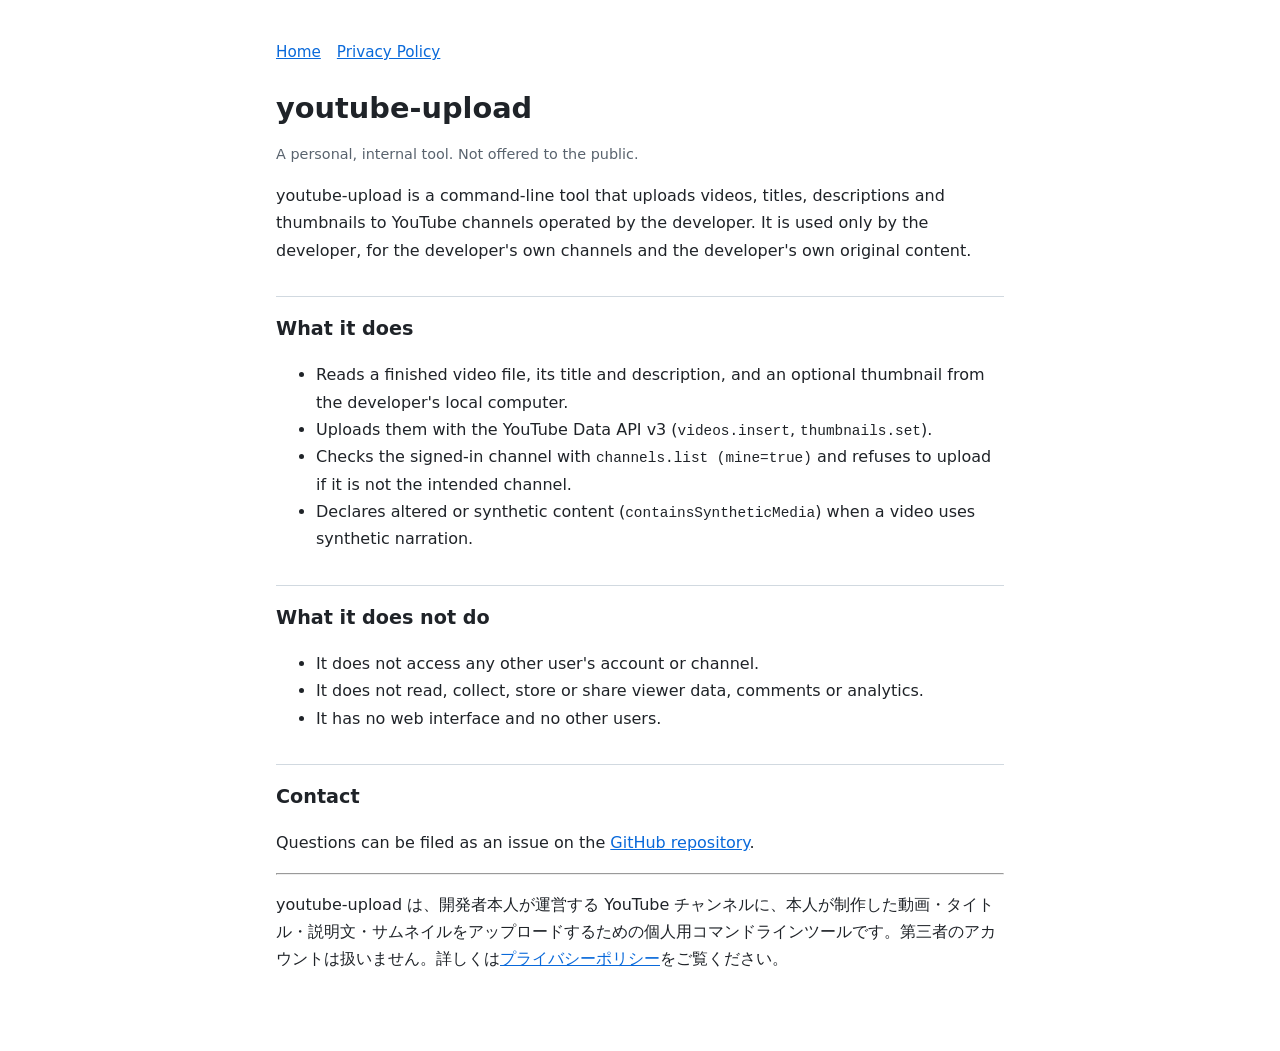
==== index.html @ de3558c6 "Add home page and privacy policy for youtube-upload Co-Authored-By: Claude Opus 5.5 (1M context) <no" ====
<!doctype html>
<html lang="en">
<head>
<meta charset="utf-8">
<meta name="viewport" content="width=device-width, initial-scale=1">
<title>youtube-upload</title>
<meta name="description" content="A personal command-line tool that uploads the owner's own videos to the owner's own YouTube channels.">
<link rel="stylesheet" href="style.css">
</head>
<body>
<main>
<nav><a href="./">Home</a><a href="privacy.html">Privacy Policy</a></nav>
<h1>youtube-upload</h1>
<p class="meta">A personal, internal tool. Not offered to the public.</p>

<p>youtube-upload is a command-line tool that uploads videos, titles, descriptions and thumbnails to YouTube channels operated by the developer. It is used only by the developer, for the developer's own channels and the developer's own original content.</p>

<h2>What it does</h2>
<ul>
<li>Reads a finished video file, its title and description, and an optional thumbnail from the developer's local computer.</li>
<li>Uploads them with the YouTube Data API v3 (<code>videos.insert</code>, <code>thumbnails.set</code>).</li>
<li>Checks the signed-in channel with <code>channels.list (mine=true)</code> and refuses to upload if it is not the intended channel.</li>
<li>Declares altered or synthetic content (<code>containsSyntheticMedia</code>) when a video uses synthetic narration.</li>
</ul>

<h2>What it does not do</h2>
<ul>
<li>It does not access any other user's account or channel.</li>
<li>It does not read, collect, store or share viewer data, comments or analytics.</li>
<li>It has no web interface and no other users.</li>
</ul>

<h2>Contact</h2>
<p>Questions can be filed as an issue on the <a href="https://github.com/dome-wiki/youtube-upload/issues">GitHub repository</a>.</p>

<hr>
<p lang="ja">youtube-upload は、開発者本人が運営する YouTube チャンネルに、本人が制作した動画・タイトル・説明文・サムネイルをアップロードするための個人用コマンドラインツールです。第三者のアカウントは扱いません。詳しくは<a href="privacy.html">プライバシーポリシー</a>をご覧ください。</p>
</main>
</body>
</html>
---- style.css ----
:root { --bg: #ffffff; --fg: #1f2328; --muted: #59636e; --line: #d1d9e0; --accent: #0969da; }
@media (prefers-color-scheme: dark) {
  :root { --bg: #0d1117; --fg: #e6edf3; --muted: #9198a1; --line: #3d444d; --accent: #4493f8; }
}
* { box-sizing: border-box; }
body { margin: 0; background: var(--bg); color: var(--fg); font: 16px/1.7 system-ui, -apple-system, "Hiragino Sans", sans-serif; }
main { max-width: 760px; margin: 0 auto; padding: 40px 16px 64px; }
h1 { font-size: 1.8rem; line-height: 1.3; margin: 0 0 8px; }
h2 { font-size: 1.2rem; margin: 32px 0 8px; padding-top: 16px; border-top: 1px solid var(--line); }
p, li { overflow-wrap: anywhere; }
a { color: var(--accent); }
.meta { color: var(--muted); font-size: 0.9rem; }
nav { margin-bottom: 24px; font-size: 0.95rem; }
nav a { margin-right: 16px; }
code { font-size: 0.9em; }
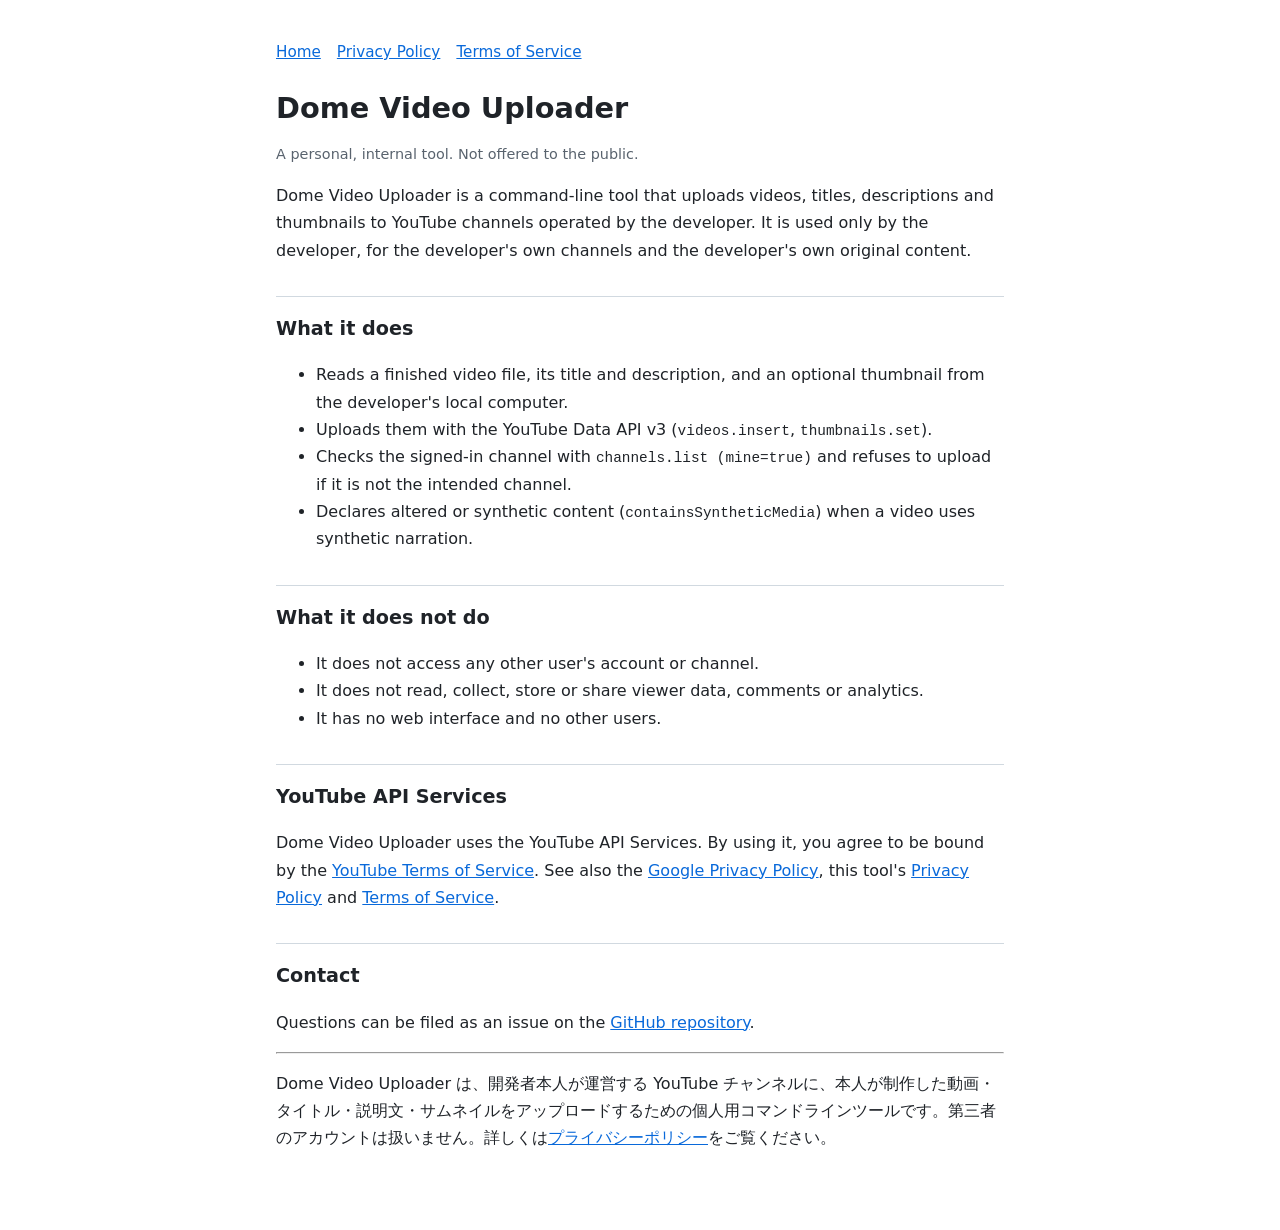
==== commit 2f8f4898: "Rename to Dome Video Uploader; add terms of service and YouTube API Services statements Co-Authored-" ====
--- a/index.html
+++ b/index.html
@@ -3,17 +3,17 @@
 <head>
 <meta charset="utf-8">
 <meta name="viewport" content="width=device-width, initial-scale=1">
-<title>youtube-upload</title>
+<title>Dome Video Uploader</title>
 <meta name="description" content="A personal command-line tool that uploads the owner's own videos to the owner's own YouTube channels.">
 <link rel="stylesheet" href="style.css">
 </head>
 <body>
 <main>
-<nav><a href="./">Home</a><a href="privacy.html">Privacy Policy</a></nav>
-<h1>youtube-upload</h1>
+<nav><a href="./">Home</a><a href="privacy.html">Privacy Policy</a><a href="terms.html">Terms of Service</a></nav>
+<h1>Dome Video Uploader</h1>
 <p class="meta">A personal, internal tool. Not offered to the public.</p>
 
-<p>youtube-upload is a command-line tool that uploads videos, titles, descriptions and thumbnails to YouTube channels operated by the developer. It is used only by the developer, for the developer's own channels and the developer's own original content.</p>
+<p>Dome Video Uploader is a command-line tool that uploads videos, titles, descriptions and thumbnails to YouTube channels operated by the developer. It is used only by the developer, for the developer's own channels and the developer's own original content.</p>
 
 <h2>What it does</h2>
 <ul>
@@ -30,11 +30,14 @@
 <li>It has no web interface and no other users.</li>
 </ul>
 
+<h2>YouTube API Services</h2>
+<p>Dome Video Uploader uses the YouTube API Services. By using it, you agree to be bound by the <a href="https://www.youtube.com/t/terms">YouTube Terms of Service</a>. See also the <a href="https://policies.google.com/privacy">Google Privacy Policy</a>, this tool's <a href="privacy.html">Privacy Policy</a> and <a href="terms.html">Terms of Service</a>.</p>
+
 <h2>Contact</h2>
-<p>Questions can be filed as an issue on the <a href="https://github.com/dome-wiki/youtube-upload/issues">GitHub repository</a>.</p>
+<p>Questions can be filed as an issue on the <a href="https://github.com/dome-wiki/video-uploader/issues">GitHub repository</a>.</p>
 
 <hr>
-<p lang="ja">youtube-upload は、開発者本人が運営する YouTube チャンネルに、本人が制作した動画・タイトル・説明文・サムネイルをアップロードするための個人用コマンドラインツールです。第三者のアカウントは扱いません。詳しくは<a href="privacy.html">プライバシーポリシー</a>をご覧ください。</p>
+<p lang="ja">Dome Video Uploader は、開発者本人が運営する YouTube チャンネルに、本人が制作した動画・タイトル・説明文・サムネイルをアップロードするための個人用コマンドラインツールです。第三者のアカウントは扱いません。詳しくは<a href="privacy.html">プライバシーポリシー</a>をご覧ください。</p>
 </main>
 </body>
 </html>
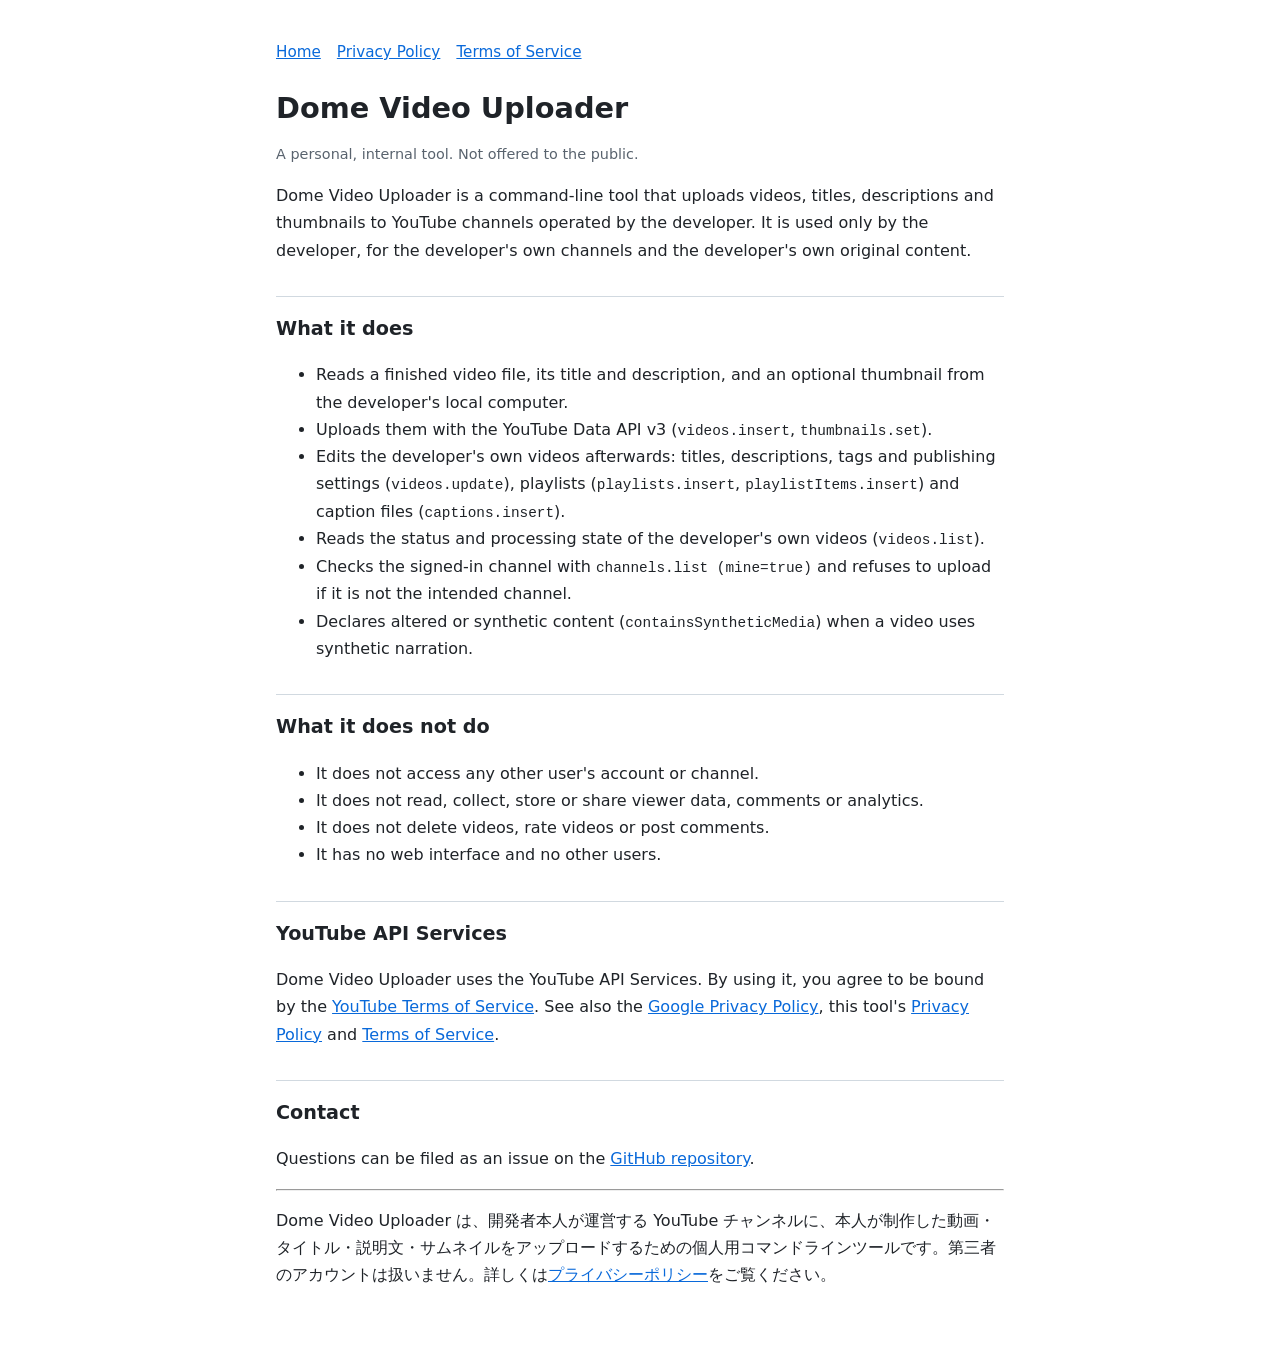
==== commit 9954e278: "Update scope to youtube.force-ssl and describe edit, playlist and caption features Co-Authored-By: C" ====
--- a/index.html
+++ b/index.html
@@ -19,6 +19,8 @@
 <ul>
 <li>Reads a finished video file, its title and description, and an optional thumbnail from the developer's local computer.</li>
 <li>Uploads them with the YouTube Data API v3 (<code>videos.insert</code>, <code>thumbnails.set</code>).</li>
+<li>Edits the developer's own videos afterwards: titles, descriptions, tags and publishing settings (<code>videos.update</code>), playlists (<code>playlists.insert</code>, <code>playlistItems.insert</code>) and caption files (<code>captions.insert</code>).</li>
+<li>Reads the status and processing state of the developer's own videos (<code>videos.list</code>).</li>
 <li>Checks the signed-in channel with <code>channels.list (mine=true)</code> and refuses to upload if it is not the intended channel.</li>
 <li>Declares altered or synthetic content (<code>containsSyntheticMedia</code>) when a video uses synthetic narration.</li>
 </ul>
@@ -27,6 +29,7 @@
 <ul>
 <li>It does not access any other user's account or channel.</li>
 <li>It does not read, collect, store or share viewer data, comments or analytics.</li>
+<li>It does not delete videos, rate videos or post comments.</li>
 <li>It has no web interface and no other users.</li>
 </ul>
 
